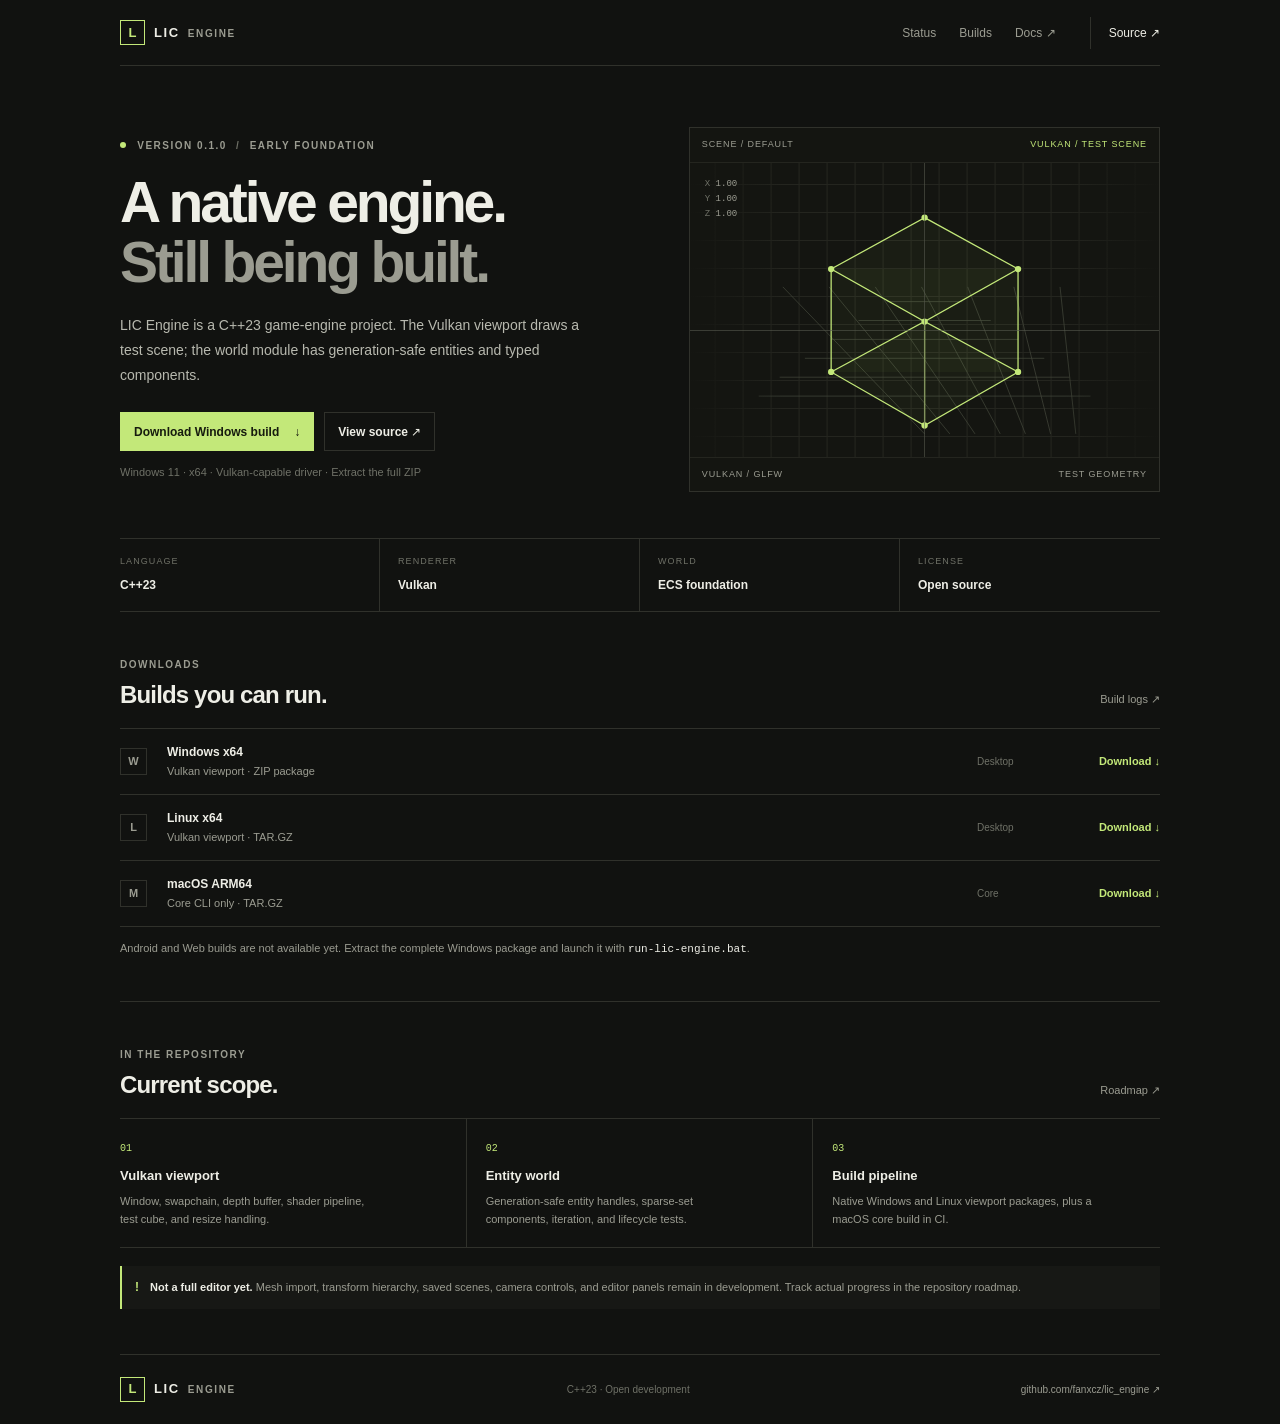
==== site/index.html @ 7318ff0e "Fix Windows launch diagnostics and add compact website" ====
<!doctype html>
<html lang="en"><head>
<meta charset="utf-8"><meta name="viewport" content="width=device-width, initial-scale=1">
<meta name="theme-color" content="#111210">
<meta name="description" content="LIC Engine is a native C++23 game-engine foundation with a Vulkan viewport and tested entity-component world module.">
<title>LIC Engine — Native C++23 game engine</title><link rel="stylesheet" href="./styles.css">
</head><body>
<header class="topbar">
<a class="brand" href="#top" aria-label="LIC Engine home"><span class="brand-mark">L</span><span>LIC <small>ENGINE</small></span></a>
<nav aria-label="Main navigation"><a href="#status">Status</a><a href="#builds">Builds</a><a href="https://github.com/fanxcz/lic_engine/blob/main/docs/BUILDING.md">Docs ↗</a></nav>
<a class="header-link" href="https://github.com/fanxcz/lic_engine">Source ↗</a>
</header>
<main id="top">
<section class="hero">
<div class="hero-copy">
<p class="eyebrow"><span class="live-dot"></span> VERSION 0.1.0 <span class="slash">/</span> EARLY FOUNDATION</p>
<h1>A native engine.<br><span>Still being built.</span></h1>
<p class="lead">LIC Engine is a C++23 game-engine project. The Vulkan viewport draws a test scene; the world module has generation-safe entities and typed components.</p>
<div class="actions"><a class="button button-primary" href="https://github.com/fanxcz/lic_engine/releases/download/continuous/lic-engine-windows-x64.zip">Download Windows build <span aria-hidden="true">↓</span></a><a class="button button-quiet" href="https://github.com/fanxcz/lic_engine">View source ↗</a></div>
<p class="requirements">Windows 11 · x64 · Vulkan-capable driver · Extract the full ZIP</p>
</div>
<div class="viewport" role="img" aria-label="Wireframe cube representing the current Vulkan test scene">
<div class="viewport-head"><span>SCENE / DEFAULT</span><span class="viewport-state">VULKAN / TEST SCENE</span></div>
<div class="viewport-canvas"><div class="axis axis-x"></div><div class="axis axis-y"></div>
<svg class="cube" viewBox="0 0 360 280" aria-hidden="true">
<g class="grid-lines"><path d="M22 222H338 M42 204H318 M66 186H294 M91 168H269 M117 150H243 M144 132H216"/><path d="M45 118L180 258 M89 118L204 258 M133 118L228 258 M177 118L252 258 M221 118L276 258 M265 118L300 258 M309 118L324 258"/></g>
<g class="cube-lines"><path d="M180 52L269 101L180 151L91 101Z"/><path d="M91 101V199L180 250L269 199V101"/><path d="M180 151V250"/><path d="M91 199L180 151L269 199"/></g>
<g class="cube-points"><circle cx="180" cy="52" r="3"/><circle cx="269" cy="101" r="3"/><circle cx="180" cy="151" r="3"/><circle cx="91" cy="101" r="3"/><circle cx="91" cy="199" r="3"/><circle cx="180" cy="250" r="3"/><circle cx="269" cy="199" r="3"/></g>
</svg>
<span class="coordinate coord-a">X <i>1.00</i></span><span class="coordinate coord-b">Y <i>1.00</i></span><span class="coordinate coord-c">Z <i>1.00</i></span>
</div><div class="viewport-foot"><span>VULKAN / GLFW</span><span>TEST GEOMETRY</span></div>
</div>
</section>
<section class="status-strip" id="status" aria-label="Project status">
<div><span class="strip-label">LANGUAGE</span><strong>C++23</strong></div><div><span class="strip-label">RENDERER</span><strong>Vulkan</strong></div><div><span class="strip-label">WORLD</span><strong>ECS foundation</strong></div><div><span class="strip-label">LICENSE</span><strong>Open source</strong></div>
</section>
<section class="builds section" id="builds">
<div class="section-heading"><div><p class="eyebrow">DOWNLOADS</p><h2>Builds you can run.</h2></div><a href="https://github.com/fanxcz/lic_engine/actions/workflows/build-binaries.yml">Build logs ↗</a></div>
<div class="build-list">
<div class="build-row"><div class="platform-icon">W</div><div class="build-name"><strong>Windows x64</strong><span>Vulkan viewport · ZIP package</span></div><span class="build-kind">Desktop</span><a class="download-link" href="https://github.com/fanxcz/lic_engine/releases/download/continuous/lic-engine-windows-x64.zip">Download ↓</a></div>
<div class="build-row"><div class="platform-icon">L</div><div class="build-name"><strong>Linux x64</strong><span>Vulkan viewport · TAR.GZ</span></div><span class="build-kind">Desktop</span><a class="download-link" href="https://github.com/fanxcz/lic_engine/releases/download/continuous/lic-engine-linux-x64.tar.gz">Download ↓</a></div>
<div class="build-row"><div class="platform-icon">M</div><div class="build-name"><strong>macOS ARM64</strong><span>Core CLI only · TAR.GZ</span></div><span class="build-kind">Core</span><a class="download-link" href="https://github.com/fanxcz/lic_engine/releases/download/continuous/lic-engine-macos-arm64-core.tar.gz">Download ↓</a></div>
</div><p class="small-note">Android and Web builds are not available yet. Extract the complete Windows package and launch it with <code>run-lic-engine.bat</code>.</p>
</section>
<section class="section work" id="work">
<div class="section-heading"><div><p class="eyebrow">IN THE REPOSITORY</p><h2>Current scope.</h2></div><a href="https://github.com/fanxcz/lic_engine/blob/main/docs/ROADMAP.md">Roadmap ↗</a></div>
<div class="work-grid">
<article><span class="index">01</span><h3>Vulkan viewport</h3><p>Window, swapchain, depth buffer, shader pipeline, test cube, and resize handling.</p></article>
<article><span class="index">02</span><h3>Entity world</h3><p>Generation-safe entity handles, sparse-set components, iteration, and lifecycle tests.</p></article>
<article><span class="index">03</span><h3>Build pipeline</h3><p>Native Windows and Linux viewport packages, plus a macOS core build in CI.</p></article>
</div>
<div class="scope-note"><span class="scope-mark">!</span><p><strong>Not a full editor yet.</strong> Mesh import, transform hierarchy, saved scenes, camera controls, and editor panels remain in development. Track actual progress in the repository roadmap.</p></div>
</section>
</main>
<footer class="footer"><a class="brand footer-brand" href="#top"><span class="brand-mark">L</span><span>LIC <small>ENGINE</small></span></a><span>C++23 · Open development</span><a href="https://github.com/fanxcz/lic_engine">github.com/fanxcz/lic_engine ↗</a></footer>
</body></html>
---- site/styles.css ----
:root{color-scheme:dark;--bg:#111210;--panel:#171815;--line:#30312b;--line-soft:#24251f;--text:#eeeee6;--muted:#9b9c91;--quiet:#6f7167;--accent:#c3e879;--accent-ink:#161b0e;--content:1040px;font-family:Inter,"Segoe UI",Roboto,Helvetica,Arial,sans-serif;background:var(--bg);color:var(--text);font-synthesis:none;text-rendering:optimizeLegibility}
*{box-sizing:border-box}html{scroll-behavior:smooth}body{margin:0;background:var(--bg);font-size:14px;line-height:1.5}a{color:inherit;text-decoration:none}a:focus-visible{outline:2px solid var(--accent);outline-offset:4px}
.topbar,.hero,.section,.status-strip,.footer{width:min(var(--content),calc(100% - 48px));margin-inline:auto}.topbar{min-height:66px;display:flex;align-items:center;gap:34px;border-bottom:1px solid var(--line)}
.brand{display:inline-flex;align-items:center;gap:9px;font-size:13px;font-weight:750;letter-spacing:.12em;white-space:nowrap}.brand-mark{width:25px;height:25px;display:grid;place-items:center;border:1px solid var(--accent);color:var(--accent);font-weight:700;letter-spacing:0}.brand small{margin-left:3px;color:var(--muted);font-size:10px;letter-spacing:.16em}
nav{display:flex;align-items:center;gap:23px;margin-left:auto}nav a,.header-link{color:var(--muted);font-size:12px;transition:color .15s ease}nav a:hover,.header-link:hover,.section-heading>a:hover,.footer>a:last-child:hover{color:var(--text)}.header-link{color:var(--text);padding:7px 0 7px 18px;border-left:1px solid var(--line)}
.hero{padding-block:61px 46px;display:grid;grid-template-columns:1.05fr .95fr;gap:48px;align-items:center}.eyebrow{margin:0 0 19px;color:var(--muted);font-size:10px;font-weight:700;letter-spacing:.15em}.live-dot{display:inline-block;width:6px;height:6px;margin-right:7px;background:var(--accent);border-radius:50%;vertical-align:1px}.slash{color:var(--quiet);padding-inline:5px}
h1{margin:0;font-size:clamp(38px,4.7vw,57px);line-height:1.06;font-weight:620;letter-spacing:-.055em}h1 span{color:var(--muted)}.lead{max-width:465px;margin:20px 0 24px;color:#b8b9af;font-size:14px;line-height:1.8}
.actions{display:flex;align-items:center;flex-wrap:wrap;gap:10px}.button{min-height:39px;display:inline-flex;align-items:center;justify-content:center;gap:15px;padding:0 13px;border:1px solid var(--line);font-size:12px;font-weight:650}.button-primary{color:var(--accent-ink);background:var(--accent);border-color:var(--accent)}.button-primary:hover{background:#d2f190}.button-quiet{color:var(--text);background:transparent}.button-quiet:hover{background:var(--panel)}.requirements{margin:13px 0 0;color:var(--quiet);font-size:11px}
.viewport{border:1px solid var(--line);background:#141511;min-width:0}.viewport-head,.viewport-foot{display:flex;justify-content:space-between;gap:15px;padding:10px 12px;color:var(--muted);font-size:9px;letter-spacing:.1em}.viewport-head{border-bottom:1px solid var(--line-soft)}.viewport-state{color:var(--accent)}.viewport-canvas{position:relative;height:294px;overflow:hidden;background-image:linear-gradient(var(--line-soft) 1px,transparent 1px),linear-gradient(90deg,var(--line-soft) 1px,transparent 1px);background-size:28px 28px;background-position:center}.viewport-canvas:after{content:"";position:absolute;inset:0;pointer-events:none;background:linear-gradient(90deg,#141511 0%,transparent 20%,transparent 80%,#141511 100%)}
.cube{position:absolute;inset:0;width:100%;height:100%}.grid-lines{fill:none;stroke:#42463a;stroke-width:.7}.cube-lines{fill:rgba(195,232,121,.035);stroke:var(--accent);stroke-width:1.2;vector-effect:non-scaling-stroke}.cube-points{fill:var(--accent)}.axis{position:absolute;z-index:1;background:#56594e;opacity:.6}.axis-x{height:1px;width:100%;top:57%}.axis-y{width:1px;height:100%;left:50%}.coordinate{position:absolute;z-index:2;color:var(--quiet);font:9px ui-monospace,SFMono-Regular,Consolas,monospace}.coordinate i{color:var(--muted);font-style:normal}.coord-a{top:16px;left:15px}.coord-b{top:31px;left:15px}.coord-c{top:46px;left:15px}.viewport-foot{border-top:1px solid var(--line-soft)}
.status-strip{display:grid;grid-template-columns:repeat(4,1fr);border-block:1px solid var(--line)}.status-strip>div{padding:16px 18px;border-right:1px solid var(--line)}.status-strip>div:first-child{padding-left:0}.status-strip>div:last-child{border-right:0}.strip-label{display:block;margin-bottom:5px;color:var(--quiet);font-size:9px;letter-spacing:.12em}.status-strip strong{font-size:12px;font-weight:600}
.section{padding-block:45px}.section-heading{display:flex;justify-content:space-between;align-items:end;gap:20px;margin-bottom:18px}.section-heading .eyebrow{margin-bottom:8px}h2{margin:0;font-size:24px;line-height:1.25;font-weight:600;letter-spacing:-.035em}.section-heading>a{padding-bottom:2px;color:var(--muted);font-size:11px}
.build-list{border-top:1px solid var(--line)}.build-row{min-height:66px;display:grid;grid-template-columns:34px minmax(0,1fr) 80px 90px;align-items:center;gap:13px;border-bottom:1px solid var(--line)}.platform-icon{width:27px;height:27px;display:grid;place-items:center;border:1px solid var(--line);color:var(--muted);font-size:11px;font-weight:650}.build-name strong,.build-name span{display:block}.build-name strong{font-size:12px;font-weight:650}.build-name span{margin-top:2px;color:var(--muted);font-size:11px}.build-kind{color:var(--quiet);font-size:10px}.download-link{justify-self:end;color:var(--accent);font-size:11px;font-weight:650}.download-link:hover{color:#e2ffb2}.small-note{margin:13px 0 0;color:var(--muted);font-size:11px}code{color:var(--text);font:11px ui-monospace,SFMono-Regular,Consolas,monospace}
.work{border-top:1px solid var(--line)}.work-grid{display:grid;grid-template-columns:repeat(3,1fr);gap:0;border-block:1px solid var(--line)}.work-grid article{padding:17px 19px 18px;border-right:1px solid var(--line)}.work-grid article:first-child{padding-left:0}.work-grid article:last-child{border-right:0}.index{color:var(--accent);font:10px ui-monospace,SFMono-Regular,Consolas,monospace}h3{margin:9px 0 6px;font-size:13px;font-weight:650}.work-grid p{max-width:260px;margin:0;color:var(--muted);font-size:11px;line-height:1.7}.scope-note{display:flex;align-items:start;gap:11px;margin-top:18px;padding:12px 13px;background:var(--panel);border-left:2px solid var(--accent)}.scope-mark{color:var(--accent);font-size:12px;font-weight:800}.scope-note p{margin:0;color:var(--muted);font-size:11px;line-height:1.7}.scope-note strong{color:var(--text);font-weight:650}
.footer{display:flex;align-items:center;justify-content:space-between;gap:20px;min-height:70px;border-top:1px solid var(--line);color:var(--quiet);font-size:10px}.footer-brand{color:var(--text)}.footer>a:last-child{color:var(--muted)}.error-page{width:min(var(--content),calc(100% - 48px));min-height:calc(100vh - 150px);margin-inline:auto;padding-block:90px}.error-page .lead{max-width:420px}
@media(max-width:720px){.topbar,.hero,.section,.status-strip,.footer,.error-page{width:min(calc(100% - 32px),var(--content))}.topbar{min-height:58px;gap:13px}nav{gap:12px}nav a{font-size:11px}.header-link{display:none}.hero{padding-block:40px 28px;grid-template-columns:1fr;gap:28px}h1{font-size:clamp(38px,9vw,50px)}.lead{margin-block:16px 20px}.viewport-canvas{height:250px}.status-strip{grid-template-columns:repeat(2,1fr)}.status-strip>div{padding:12px;border-bottom:1px solid var(--line)}.status-strip>div:nth-child(2){border-right:0}.status-strip>div:nth-child(3),.status-strip>div:nth-child(4){border-bottom:0}.status-strip>div:first-child{padding-left:12px}.section{padding-block:34px}.build-row{grid-template-columns:29px minmax(0,1fr) 68px;gap:10px;padding-block:9px}.build-kind{display:none}.download-link{font-size:10px}.work-grid{grid-template-columns:1fr}.work-grid article,.work-grid article:first-child{padding:14px 0;border-right:0;border-bottom:1px solid var(--line)}.work-grid article:last-child{border-bottom:0}.work-grid p{max-width:440px}.footer{min-height:78px;flex-wrap:wrap;padding-block:14px;justify-content:space-between}.footer>span{display:none}}
@media(max-width:420px){.topbar,.hero,.section,.status-strip,.footer,.error-page{width:calc(100% - 28px)}.brand{gap:6px;font-size:12px}.brand-mark{width:23px;height:23px}nav{gap:9px}nav a{font-size:10px}.eyebrow{font-size:9px}.actions{align-items:stretch;flex-direction:column}.button{justify-content:space-between}.requirements{line-height:1.7}h2{font-size:22px}}
@media(prefers-reduced-motion:reduce){*,*:before,*:after{scroll-behavior:auto!important;transition:none!important}}
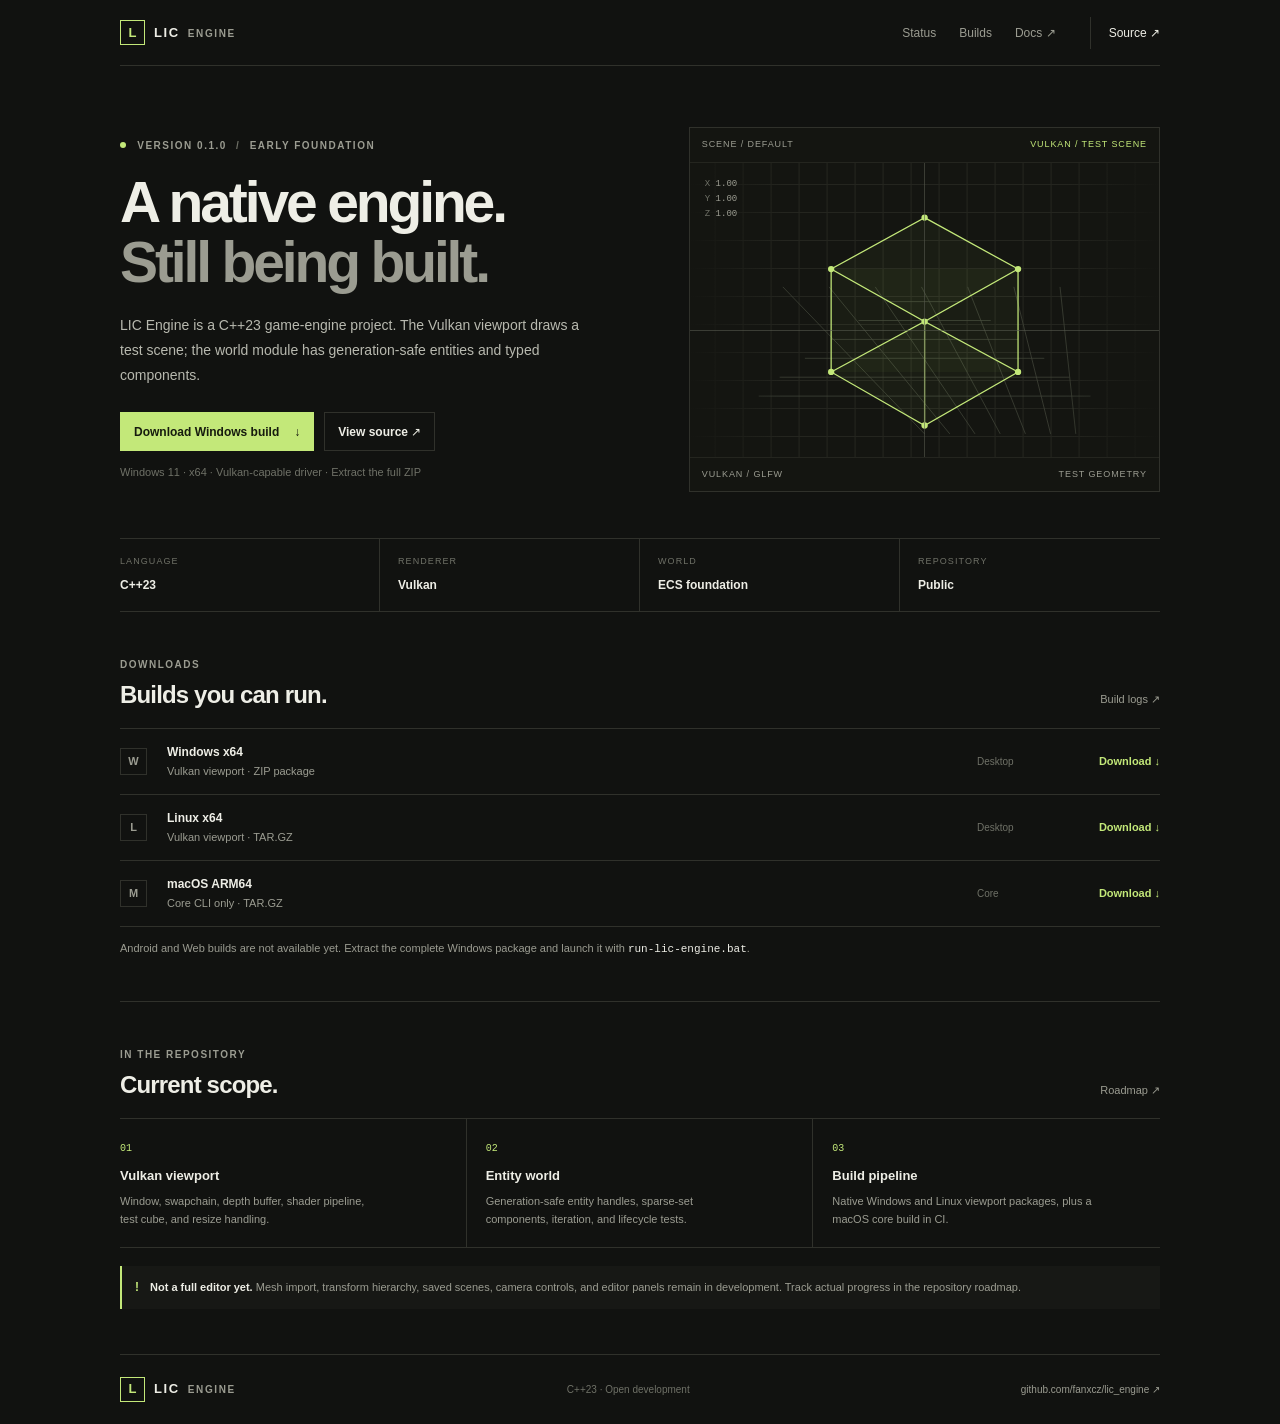
==== commit 5dc96958: "Keep website project status legally accurate" ====
--- a/site/index.html
+++ b/site/index.html
@@ -32,7 +32,7 @@
 </div>
 </section>
 <section class="status-strip" id="status" aria-label="Project status">
-<div><span class="strip-label">LANGUAGE</span><strong>C++23</strong></div><div><span class="strip-label">RENDERER</span><strong>Vulkan</strong></div><div><span class="strip-label">WORLD</span><strong>ECS foundation</strong></div><div><span class="strip-label">LICENSE</span><strong>Open source</strong></div>
+<div><span class="strip-label">LANGUAGE</span><strong>C++23</strong></div><div><span class="strip-label">RENDERER</span><strong>Vulkan</strong></div><div><span class="strip-label">WORLD</span><strong>ECS foundation</strong></div><div><span class="strip-label">REPOSITORY</span><strong>Public</strong></div>
 </section>
 <section class="builds section" id="builds">
 <div class="section-heading"><div><p class="eyebrow">DOWNLOADS</p><h2>Builds you can run.</h2></div><a href="https://github.com/fanxcz/lic_engine/actions/workflows/build-binaries.yml">Build logs ↗</a></div>
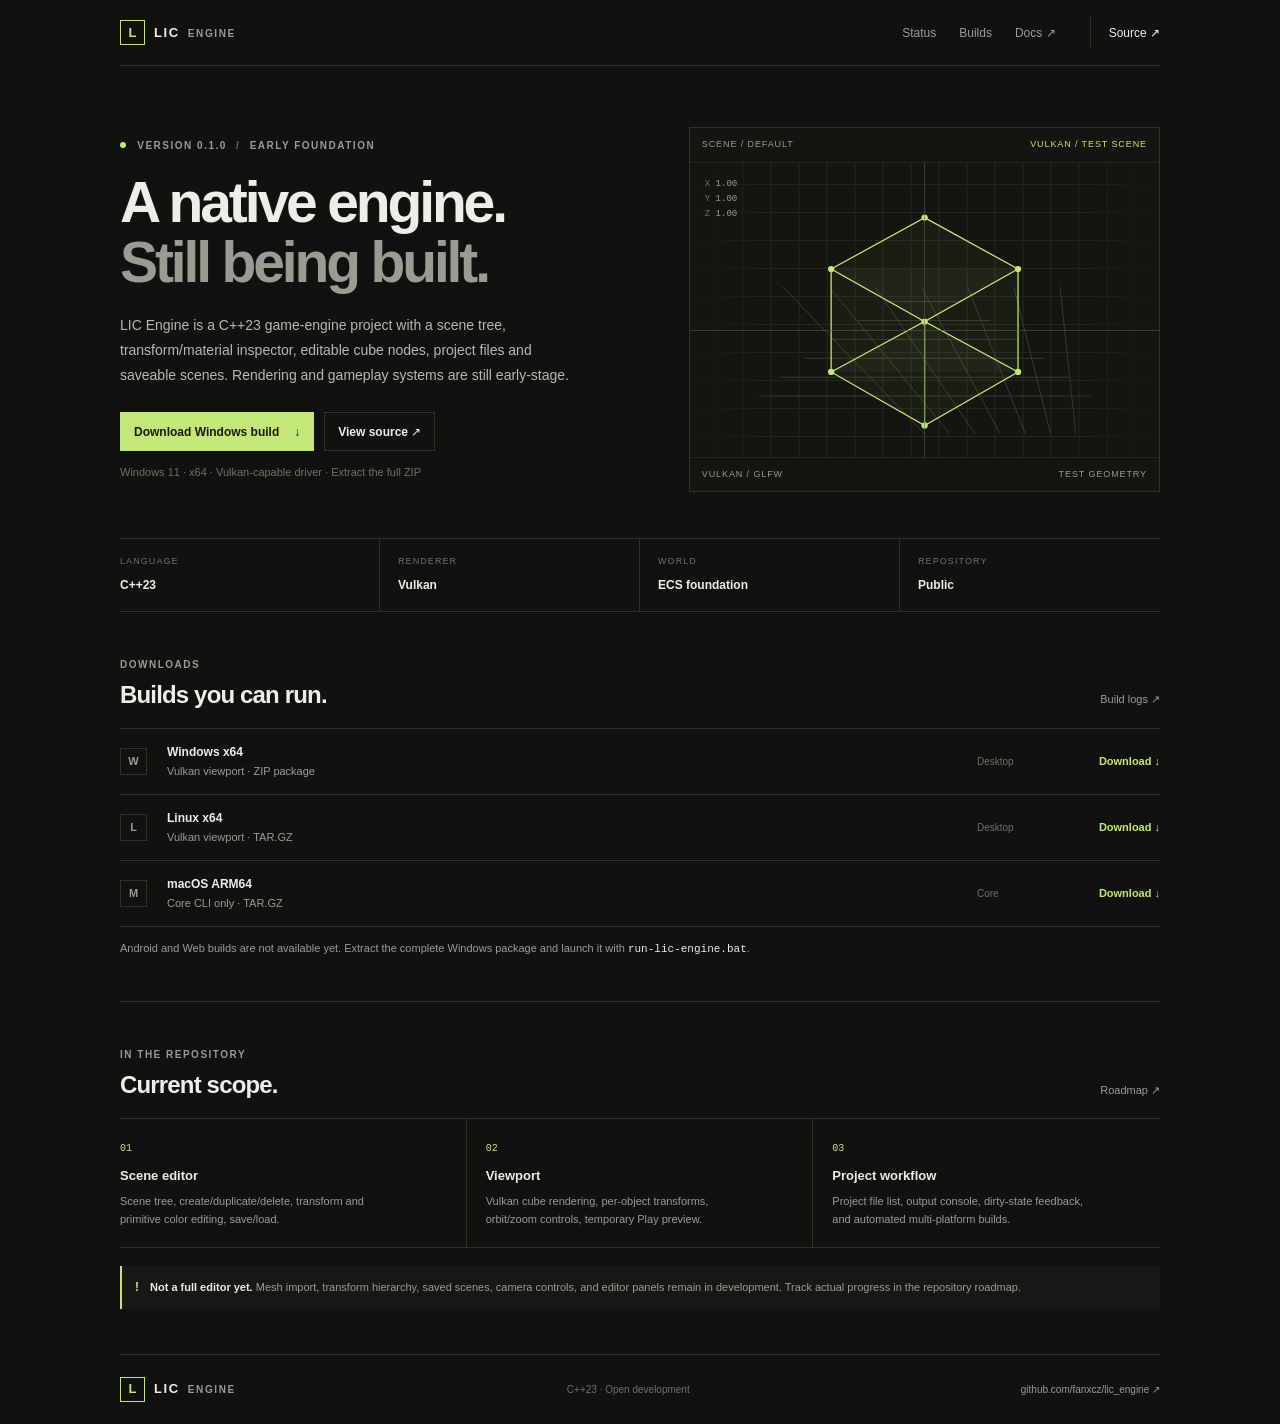
==== commit 683fd5e9: "Build interactive scene editor with editable Vulkan objects" ====
--- a/site/index.html
+++ b/site/index.html
@@ -15,7 +15,7 @@
 <div class="hero-copy">
 <p class="eyebrow"><span class="live-dot"></span> VERSION 0.1.0 <span class="slash">/</span> EARLY FOUNDATION</p>
 <h1>A native engine.<br><span>Still being built.</span></h1>
-<p class="lead">LIC Engine is a C++23 game-engine project. The Vulkan viewport draws a test scene; the world module has generation-safe entities and typed components.</p>
+<p class="lead">LIC Engine is a C++23 game-engine project with a scene tree, transform/material inspector, editable cube nodes, project files and saveable scenes. Rendering and gameplay systems are still early-stage.</p>
 <div class="actions"><a class="button button-primary" href="https://github.com/fanxcz/lic_engine/releases/download/continuous/lic-engine-windows-x64.zip">Download Windows build <span aria-hidden="true">↓</span></a><a class="button button-quiet" href="https://github.com/fanxcz/lic_engine">View source ↗</a></div>
 <p class="requirements">Windows 11 · x64 · Vulkan-capable driver · Extract the full ZIP</p>
 </div>
@@ -45,9 +45,9 @@
 <section class="section work" id="work">
 <div class="section-heading"><div><p class="eyebrow">IN THE REPOSITORY</p><h2>Current scope.</h2></div><a href="https://github.com/fanxcz/lic_engine/blob/main/docs/ROADMAP.md">Roadmap ↗</a></div>
 <div class="work-grid">
-<article><span class="index">01</span><h3>Vulkan viewport</h3><p>Window, swapchain, depth buffer, shader pipeline, test cube, and resize handling.</p></article>
-<article><span class="index">02</span><h3>Entity world</h3><p>Generation-safe entity handles, sparse-set components, iteration, and lifecycle tests.</p></article>
-<article><span class="index">03</span><h3>Build pipeline</h3><p>Native Windows and Linux viewport packages, plus a macOS core build in CI.</p></article>
+<article><span class="index">01</span><h3>Scene editor</h3><p>Scene tree, create/duplicate/delete, transform and primitive color editing, save/load.</p></article>
+<article><span class="index">02</span><h3>Viewport</h3><p>Vulkan cube rendering, per-object transforms, orbit/zoom controls, temporary Play preview.</p></article>
+<article><span class="index">03</span><h3>Project workflow</h3><p>Project file list, output console, dirty-state feedback, and automated multi-platform builds.</p></article>
 </div>
 <div class="scope-note"><span class="scope-mark">!</span><p><strong>Not a full editor yet.</strong> Mesh import, transform hierarchy, saved scenes, camera controls, and editor panels remain in development. Track actual progress in the repository roadmap.</p></div>
 </section>
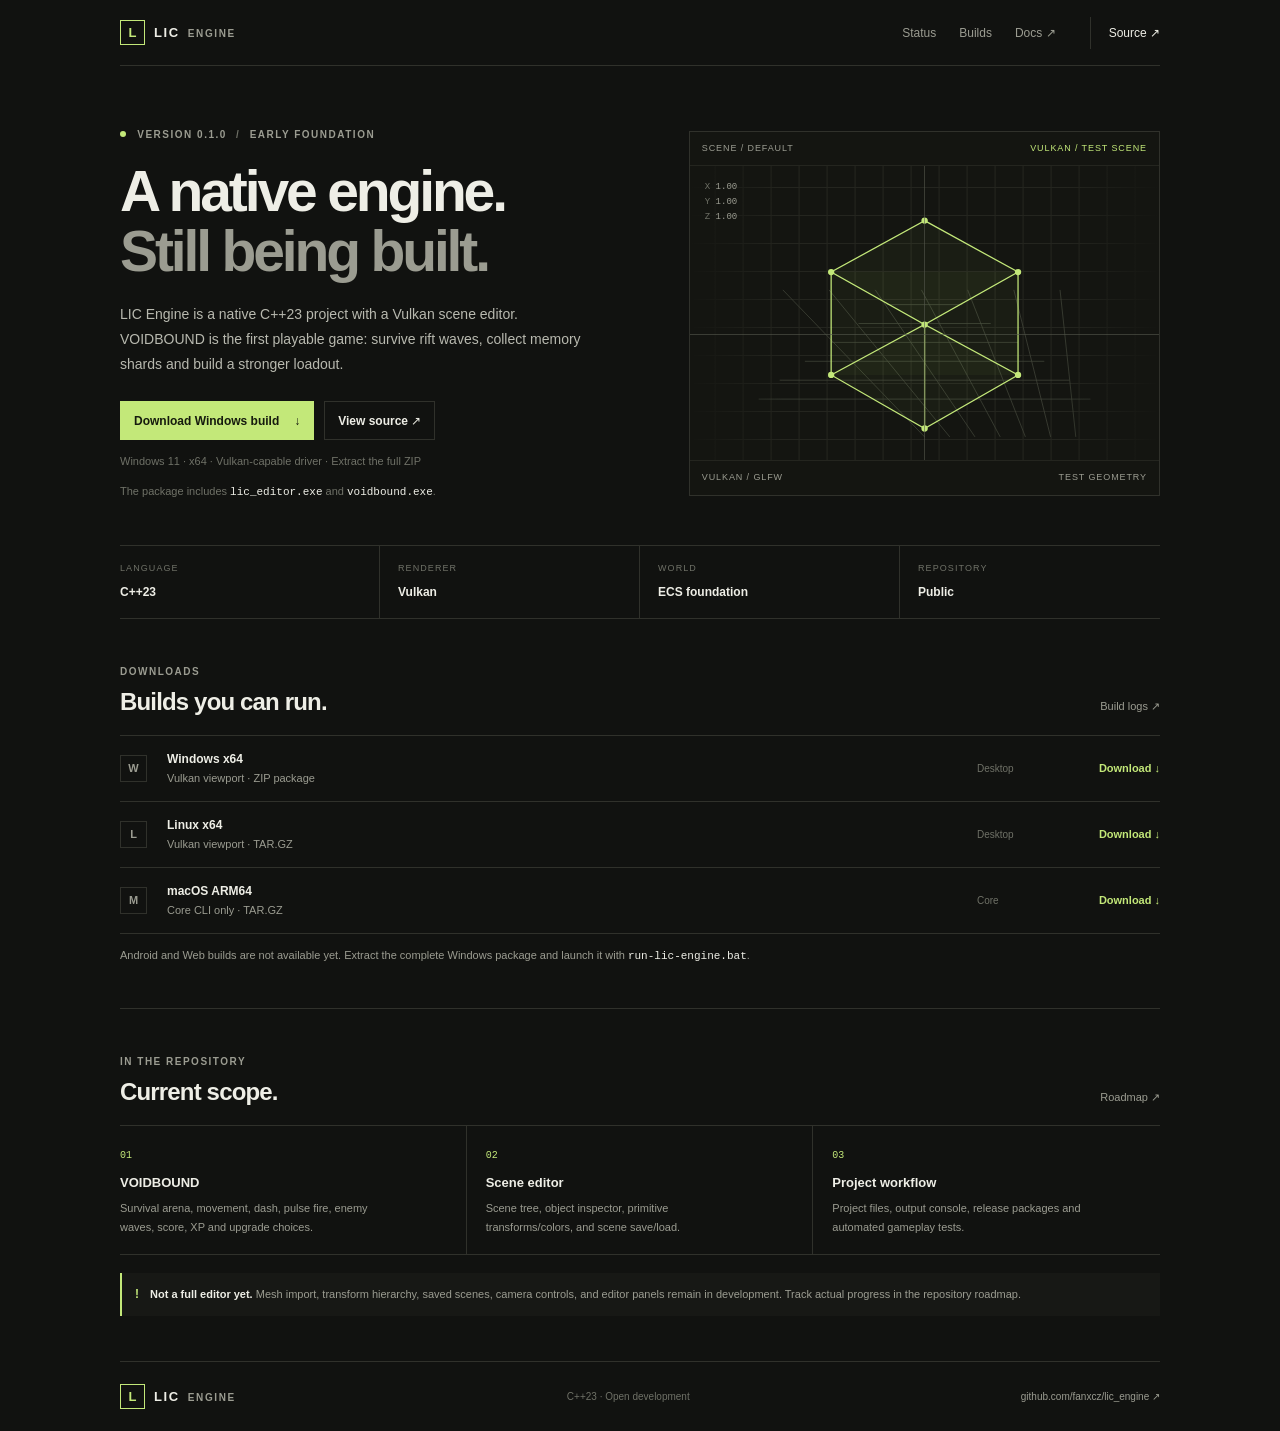
==== commit 45a42c55: "Document Voidbound and refresh the engine website" ====
--- a/site/index.html
+++ b/site/index.html
@@ -15,9 +15,10 @@
 <div class="hero-copy">
 <p class="eyebrow"><span class="live-dot"></span> VERSION 0.1.0 <span class="slash">/</span> EARLY FOUNDATION</p>
 <h1>A native engine.<br><span>Still being built.</span></h1>
-<p class="lead">LIC Engine is a C++23 game-engine project with a scene tree, transform/material inspector, editable cube nodes, project files and saveable scenes. Rendering and gameplay systems are still early-stage.</p>
+<p class="lead">LIC Engine is a native C++23 project with a Vulkan scene editor. VOIDBOUND is the first playable game: survive rift waves, collect memory shards and build a stronger loadout.</p>
 <div class="actions"><a class="button button-primary" href="https://github.com/fanxcz/lic_engine/releases/download/continuous/lic-engine-windows-x64.zip">Download Windows build <span aria-hidden="true">↓</span></a><a class="button button-quiet" href="https://github.com/fanxcz/lic_engine">View source ↗</a></div>
 <p class="requirements">Windows 11 · x64 · Vulkan-capable driver · Extract the full ZIP</p>
+        <p class="requirements">The package includes <code>lic_editor.exe</code> and <code>voidbound.exe</code>.</p>
 </div>
 <div class="viewport" role="img" aria-label="Wireframe cube representing the current Vulkan test scene">
 <div class="viewport-head"><span>SCENE / DEFAULT</span><span class="viewport-state">VULKAN / TEST SCENE</span></div>
@@ -45,9 +46,9 @@
 <section class="section work" id="work">
 <div class="section-heading"><div><p class="eyebrow">IN THE REPOSITORY</p><h2>Current scope.</h2></div><a href="https://github.com/fanxcz/lic_engine/blob/main/docs/ROADMAP.md">Roadmap ↗</a></div>
 <div class="work-grid">
-<article><span class="index">01</span><h3>Scene editor</h3><p>Scene tree, create/duplicate/delete, transform and primitive color editing, save/load.</p></article>
-<article><span class="index">02</span><h3>Viewport</h3><p>Vulkan cube rendering, per-object transforms, orbit/zoom controls, temporary Play preview.</p></article>
-<article><span class="index">03</span><h3>Project workflow</h3><p>Project file list, output console, dirty-state feedback, and automated multi-platform builds.</p></article>
+<article><span class="index">01</span><h3>VOIDBOUND</h3><p>Survival arena, movement, dash, pulse fire, enemy waves, score, XP and upgrade choices.</p></article>
+<article><span class="index">02</span><h3>Scene editor</h3><p>Scene tree, object inspector, primitive transforms/colors, and scene save/load.</p></article>
+<article><span class="index">03</span><h3>Project workflow</h3><p>Project files, output console, release packages and automated gameplay tests.</p></article>
 </div>
 <div class="scope-note"><span class="scope-mark">!</span><p><strong>Not a full editor yet.</strong> Mesh import, transform hierarchy, saved scenes, camera controls, and editor panels remain in development. Track actual progress in the repository roadmap.</p></div>
 </section>
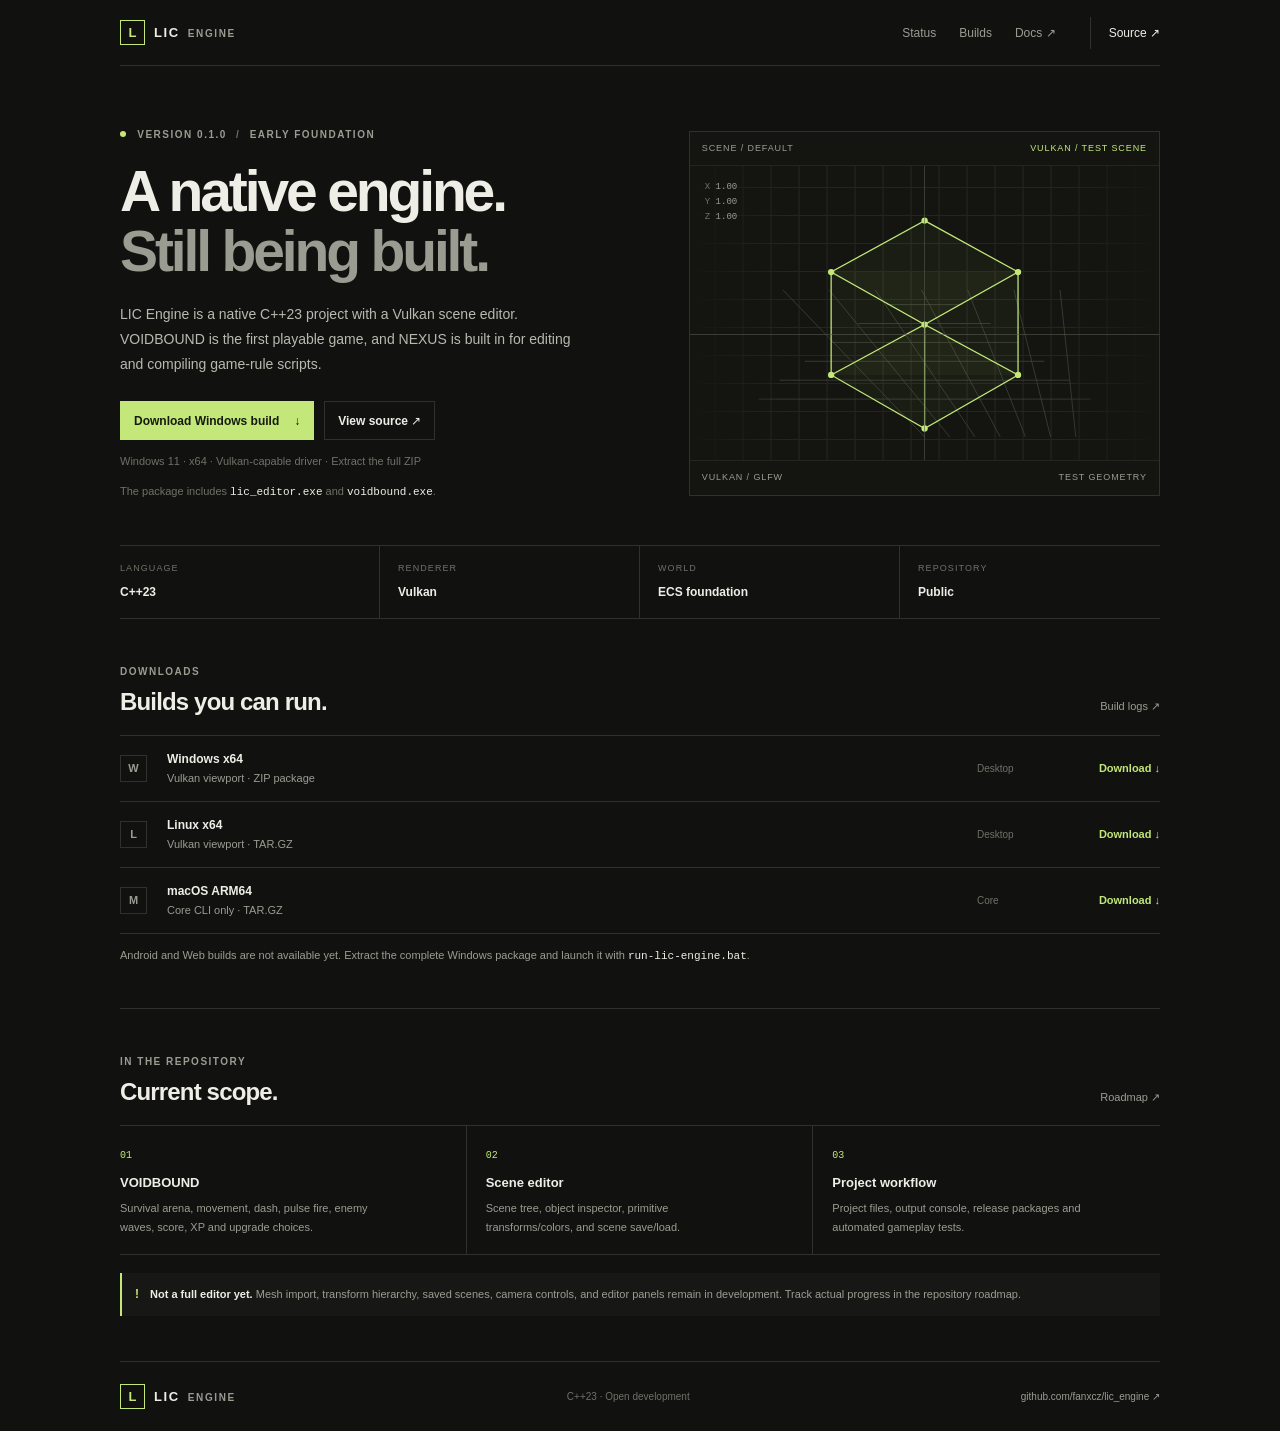
==== commit 75441f10: "Ship Nexus compiler with builds and document gameplay rule scripting" ====
--- a/site/index.html
+++ b/site/index.html
@@ -15,7 +15,7 @@
 <div class="hero-copy">
 <p class="eyebrow"><span class="live-dot"></span> VERSION 0.1.0 <span class="slash">/</span> EARLY FOUNDATION</p>
 <h1>A native engine.<br><span>Still being built.</span></h1>
-<p class="lead">LIC Engine is a native C++23 project with a Vulkan scene editor. VOIDBOUND is the first playable game: survive rift waves, collect memory shards and build a stronger loadout.</p>
+<p class="lead">LIC Engine is a native C++23 project with a Vulkan scene editor. VOIDBOUND is the first playable game, and NEXUS is built in for editing and compiling game-rule scripts.</p>
 <div class="actions"><a class="button button-primary" href="https://github.com/fanxcz/lic_engine/releases/download/continuous/lic-engine-windows-x64.zip">Download Windows build <span aria-hidden="true">↓</span></a><a class="button button-quiet" href="https://github.com/fanxcz/lic_engine">View source ↗</a></div>
 <p class="requirements">Windows 11 · x64 · Vulkan-capable driver · Extract the full ZIP</p>
         <p class="requirements">The package includes <code>lic_editor.exe</code> and <code>voidbound.exe</code>.</p>
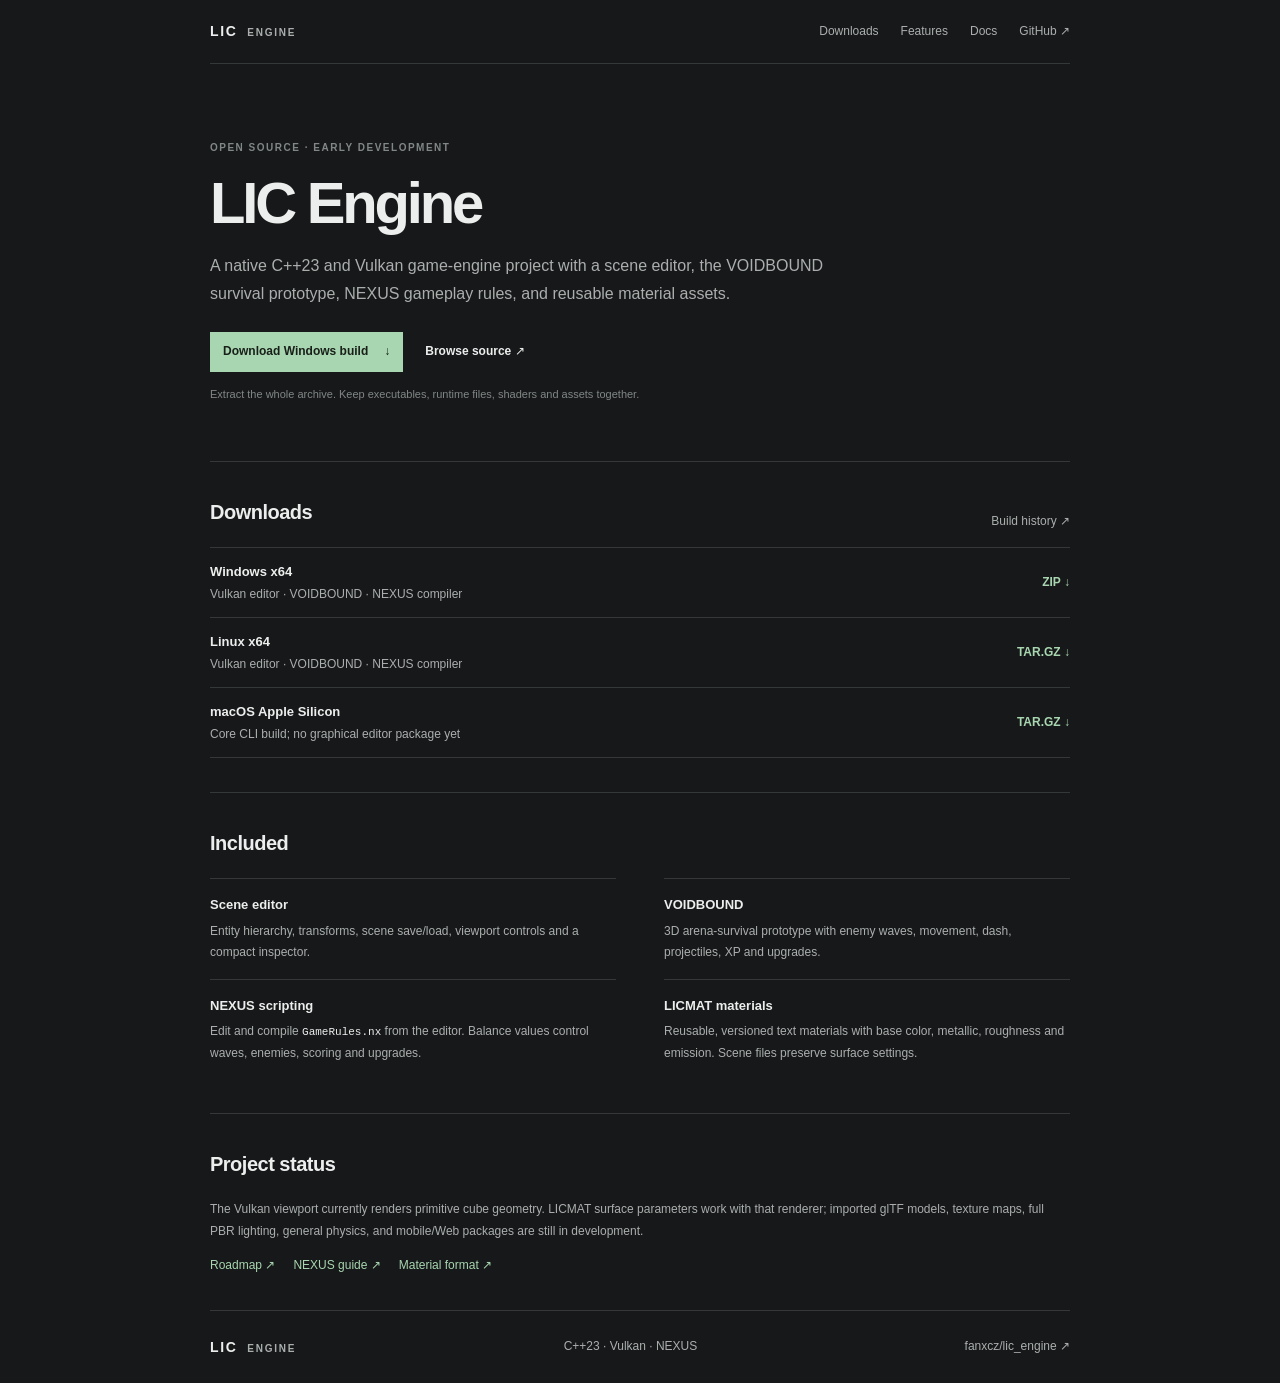
==== commit f66ae078: "Replace the engine website with a plain minimal responsive layout" ====
--- a/site/index.html
+++ b/site/index.html
@@ -1,57 +1,79 @@
 <!doctype html>
-<html lang="en"><head>
-<meta charset="utf-8"><meta name="viewport" content="width=device-width, initial-scale=1">
-<meta name="theme-color" content="#111210">
-<meta name="description" content="LIC Engine is a native C++23 game-engine foundation with a Vulkan viewport and tested entity-component world module.">
-<title>LIC Engine — Native C++23 game engine</title><link rel="stylesheet" href="./styles.css">
-</head><body>
-<header class="topbar">
-<a class="brand" href="#top" aria-label="LIC Engine home"><span class="brand-mark">L</span><span>LIC <small>ENGINE</small></span></a>
-<nav aria-label="Main navigation"><a href="#status">Status</a><a href="#builds">Builds</a><a href="https://github.com/fanxcz/lic_engine/blob/main/docs/BUILDING.md">Docs ↗</a></nav>
-<a class="header-link" href="https://github.com/fanxcz/lic_engine">Source ↗</a>
-</header>
-<main id="top">
-<section class="hero">
-<div class="hero-copy">
-<p class="eyebrow"><span class="live-dot"></span> VERSION 0.1.0 <span class="slash">/</span> EARLY FOUNDATION</p>
-<h1>A native engine.<br><span>Still being built.</span></h1>
-<p class="lead">LIC Engine is a native C++23 project with a Vulkan scene editor. VOIDBOUND is the first playable game, and NEXUS is built in for editing and compiling game-rule scripts.</p>
-<div class="actions"><a class="button button-primary" href="https://github.com/fanxcz/lic_engine/releases/download/continuous/lic-engine-windows-x64.zip">Download Windows build <span aria-hidden="true">↓</span></a><a class="button button-quiet" href="https://github.com/fanxcz/lic_engine">View source ↗</a></div>
-<p class="requirements">Windows 11 · x64 · Vulkan-capable driver · Extract the full ZIP</p>
-        <p class="requirements">The package includes <code>lic_editor.exe</code> and <code>voidbound.exe</code>.</p>
-</div>
-<div class="viewport" role="img" aria-label="Wireframe cube representing the current Vulkan test scene">
-<div class="viewport-head"><span>SCENE / DEFAULT</span><span class="viewport-state">VULKAN / TEST SCENE</span></div>
-<div class="viewport-canvas"><div class="axis axis-x"></div><div class="axis axis-y"></div>
-<svg class="cube" viewBox="0 0 360 280" aria-hidden="true">
-<g class="grid-lines"><path d="M22 222H338 M42 204H318 M66 186H294 M91 168H269 M117 150H243 M144 132H216"/><path d="M45 118L180 258 M89 118L204 258 M133 118L228 258 M177 118L252 258 M221 118L276 258 M265 118L300 258 M309 118L324 258"/></g>
-<g class="cube-lines"><path d="M180 52L269 101L180 151L91 101Z"/><path d="M91 101V199L180 250L269 199V101"/><path d="M180 151V250"/><path d="M91 199L180 151L269 199"/></g>
-<g class="cube-points"><circle cx="180" cy="52" r="3"/><circle cx="269" cy="101" r="3"/><circle cx="180" cy="151" r="3"/><circle cx="91" cy="101" r="3"/><circle cx="91" cy="199" r="3"/><circle cx="180" cy="250" r="3"/><circle cx="269" cy="199" r="3"/></g>
-</svg>
-<span class="coordinate coord-a">X <i>1.00</i></span><span class="coordinate coord-b">Y <i>1.00</i></span><span class="coordinate coord-c">Z <i>1.00</i></span>
-</div><div class="viewport-foot"><span>VULKAN / GLFW</span><span>TEST GEOMETRY</span></div>
-</div>
-</section>
-<section class="status-strip" id="status" aria-label="Project status">
-<div><span class="strip-label">LANGUAGE</span><strong>C++23</strong></div><div><span class="strip-label">RENDERER</span><strong>Vulkan</strong></div><div><span class="strip-label">WORLD</span><strong>ECS foundation</strong></div><div><span class="strip-label">REPOSITORY</span><strong>Public</strong></div>
-</section>
-<section class="builds section" id="builds">
-<div class="section-heading"><div><p class="eyebrow">DOWNLOADS</p><h2>Builds you can run.</h2></div><a href="https://github.com/fanxcz/lic_engine/actions/workflows/build-binaries.yml">Build logs ↗</a></div>
-<div class="build-list">
-<div class="build-row"><div class="platform-icon">W</div><div class="build-name"><strong>Windows x64</strong><span>Vulkan viewport · ZIP package</span></div><span class="build-kind">Desktop</span><a class="download-link" href="https://github.com/fanxcz/lic_engine/releases/download/continuous/lic-engine-windows-x64.zip">Download ↓</a></div>
-<div class="build-row"><div class="platform-icon">L</div><div class="build-name"><strong>Linux x64</strong><span>Vulkan viewport · TAR.GZ</span></div><span class="build-kind">Desktop</span><a class="download-link" href="https://github.com/fanxcz/lic_engine/releases/download/continuous/lic-engine-linux-x64.tar.gz">Download ↓</a></div>
-<div class="build-row"><div class="platform-icon">M</div><div class="build-name"><strong>macOS ARM64</strong><span>Core CLI only · TAR.GZ</span></div><span class="build-kind">Core</span><a class="download-link" href="https://github.com/fanxcz/lic_engine/releases/download/continuous/lic-engine-macos-arm64-core.tar.gz">Download ↓</a></div>
-</div><p class="small-note">Android and Web builds are not available yet. Extract the complete Windows package and launch it with <code>run-lic-engine.bat</code>.</p>
-</section>
-<section class="section work" id="work">
-<div class="section-heading"><div><p class="eyebrow">IN THE REPOSITORY</p><h2>Current scope.</h2></div><a href="https://github.com/fanxcz/lic_engine/blob/main/docs/ROADMAP.md">Roadmap ↗</a></div>
-<div class="work-grid">
-<article><span class="index">01</span><h3>VOIDBOUND</h3><p>Survival arena, movement, dash, pulse fire, enemy waves, score, XP and upgrade choices.</p></article>
-<article><span class="index">02</span><h3>Scene editor</h3><p>Scene tree, object inspector, primitive transforms/colors, and scene save/load.</p></article>
-<article><span class="index">03</span><h3>Project workflow</h3><p>Project files, output console, release packages and automated gameplay tests.</p></article>
-</div>
-<div class="scope-note"><span class="scope-mark">!</span><p><strong>Not a full editor yet.</strong> Mesh import, transform hierarchy, saved scenes, camera controls, and editor panels remain in development. Track actual progress in the repository roadmap.</p></div>
-</section>
-</main>
-<footer class="footer"><a class="brand footer-brand" href="#top"><span class="brand-mark">L</span><span>LIC <small>ENGINE</small></span></a><span>C++23 · Open development</span><a href="https://github.com/fanxcz/lic_engine">github.com/fanxcz/lic_engine ↗</a></footer>
-</body></html>+<html lang="en">
+<head>
+  <meta charset="utf-8">
+  <meta name="viewport" content="width=device-width, initial-scale=1">
+  <meta name="color-scheme" content="dark">
+  <meta name="theme-color" content="#171819">
+  <meta name="description" content="LIC Engine is a native C++23 and Vulkan game-engine project with NEXUS gameplay scripts and reusable LICMAT materials.">
+  <title>LIC Engine</title>
+  <link rel="stylesheet" href="./styles.css">
+</head>
+<body>
+  <header class="site-header">
+    <a class="brand" href="#top" aria-label="LIC Engine home">LIC <span>ENGINE</span></a>
+    <nav aria-label="Main navigation">
+      <a href="#downloads">Downloads</a>
+      <a href="#features">Features</a>
+      <a href="https://github.com/fanxcz/lic_engine/blob/main/docs/BUILDING.md">Docs</a>
+      <a href="https://github.com/fanxcz/lic_engine">GitHub ↗</a>
+    </nav>
+  </header>
+
+  <main id="top">
+    <section class="intro">
+      <p class="kicker">OPEN SOURCE · EARLY DEVELOPMENT</p>
+      <h1>LIC Engine</h1>
+      <p class="intro-copy">A native C++23 and Vulkan game-engine project with a scene editor, the VOIDBOUND survival prototype, NEXUS gameplay rules, and reusable material assets.</p>
+      <div class="intro-links">
+        <a class="primary-link" href="https://github.com/fanxcz/lic_engine/releases/download/continuous/lic-engine-windows-x64.zip">Download Windows build <span>↓</span></a>
+        <a href="https://github.com/fanxcz/lic_engine">Browse source ↗</a>
+      </div>
+      <p class="small">Extract the whole archive. Keep executables, runtime files, shaders and assets together.</p>
+    </section>
+
+    <section class="section" id="downloads">
+      <div class="section-title">
+        <h2>Downloads</h2>
+        <a href="https://github.com/fanxcz/lic_engine/actions/workflows/build-binaries.yml">Build history ↗</a>
+      </div>
+      <div class="download-list">
+        <div class="download-row">
+          <div><strong>Windows x64</strong><p>Vulkan editor · VOIDBOUND · NEXUS compiler</p></div>
+          <a href="https://github.com/fanxcz/lic_engine/releases/download/continuous/lic-engine-windows-x64.zip">ZIP ↓</a>
+        </div>
+        <div class="download-row">
+          <div><strong>Linux x64</strong><p>Vulkan editor · VOIDBOUND · NEXUS compiler</p></div>
+          <a href="https://github.com/fanxcz/lic_engine/releases/download/continuous/lic-engine-linux-x64.tar.gz">TAR.GZ ↓</a>
+        </div>
+        <div class="download-row">
+          <div><strong>macOS Apple Silicon</strong><p>Core CLI build; no graphical editor package yet</p></div>
+          <a href="https://github.com/fanxcz/lic_engine/releases/download/continuous/lic-engine-macos-arm64-core.tar.gz">TAR.GZ ↓</a>
+        </div>
+      </div>
+    </section>
+
+    <section class="section" id="features">
+      <h2>Included</h2>
+      <div class="feature-list">
+        <article><h3>Scene editor</h3><p>Entity hierarchy, transforms, scene save/load, viewport controls and a compact inspector.</p></article>
+        <article><h3>VOIDBOUND</h3><p>3D arena-survival prototype with enemy waves, movement, dash, projectiles, XP and upgrades.</p></article>
+        <article><h3>NEXUS scripting</h3><p>Edit and compile <code>GameRules.nx</code> from the editor. Balance values control waves, enemies, scoring and upgrades.</p></article>
+        <article><h3>LICMAT materials</h3><p>Reusable, versioned text materials with base color, metallic, roughness and emission. Scene files preserve surface settings.</p></article>
+      </div>
+    </section>
+
+    <section class="section project-status">
+      <h2>Project status</h2>
+      <p>The Vulkan viewport currently renders primitive cube geometry. LICMAT surface parameters work with that renderer; imported glTF models, texture maps, full PBR lighting, general physics, and mobile/Web packages are still in development.</p>
+      <p class="inline-links"><a href="https://github.com/fanxcz/lic_engine/blob/main/docs/ROADMAP.md">Roadmap ↗</a><a href="https://github.com/fanxcz/lic_engine/blob/main/docs/NEXUS_INTEGRATION.md">NEXUS guide ↗</a><a href="https://github.com/fanxcz/lic_engine/blob/main/docs/MATERIAL_FORMAT.md">Material format ↗</a></p>
+    </section>
+  </main>
+
+  <footer class="site-footer">
+    <a class="brand" href="#top">LIC <span>ENGINE</span></a>
+    <span>C++23 · Vulkan · NEXUS</span>
+    <a href="https://github.com/fanxcz/lic_engine">fanxcz/lic_engine ↗</a>
+  </footer>
+</body>
+</html>
--- a/site/styles.css
+++ b/site/styles.css
@@ -1,18 +1,74 @@
-:root{color-scheme:dark;--bg:#111210;--panel:#171815;--line:#30312b;--line-soft:#24251f;--text:#eeeee6;--muted:#9b9c91;--quiet:#6f7167;--accent:#c3e879;--accent-ink:#161b0e;--content:1040px;font-family:Inter,"Segoe UI",Roboto,Helvetica,Arial,sans-serif;background:var(--bg);color:var(--text);font-synthesis:none;text-rendering:optimizeLegibility}
-*{box-sizing:border-box}html{scroll-behavior:smooth}body{margin:0;background:var(--bg);font-size:14px;line-height:1.5}a{color:inherit;text-decoration:none}a:focus-visible{outline:2px solid var(--accent);outline-offset:4px}
-.topbar,.hero,.section,.status-strip,.footer{width:min(var(--content),calc(100% - 48px));margin-inline:auto}.topbar{min-height:66px;display:flex;align-items:center;gap:34px;border-bottom:1px solid var(--line)}
-.brand{display:inline-flex;align-items:center;gap:9px;font-size:13px;font-weight:750;letter-spacing:.12em;white-space:nowrap}.brand-mark{width:25px;height:25px;display:grid;place-items:center;border:1px solid var(--accent);color:var(--accent);font-weight:700;letter-spacing:0}.brand small{margin-left:3px;color:var(--muted);font-size:10px;letter-spacing:.16em}
-nav{display:flex;align-items:center;gap:23px;margin-left:auto}nav a,.header-link{color:var(--muted);font-size:12px;transition:color .15s ease}nav a:hover,.header-link:hover,.section-heading>a:hover,.footer>a:last-child:hover{color:var(--text)}.header-link{color:var(--text);padding:7px 0 7px 18px;border-left:1px solid var(--line)}
-.hero{padding-block:61px 46px;display:grid;grid-template-columns:1.05fr .95fr;gap:48px;align-items:center}.eyebrow{margin:0 0 19px;color:var(--muted);font-size:10px;font-weight:700;letter-spacing:.15em}.live-dot{display:inline-block;width:6px;height:6px;margin-right:7px;background:var(--accent);border-radius:50%;vertical-align:1px}.slash{color:var(--quiet);padding-inline:5px}
-h1{margin:0;font-size:clamp(38px,4.7vw,57px);line-height:1.06;font-weight:620;letter-spacing:-.055em}h1 span{color:var(--muted)}.lead{max-width:465px;margin:20px 0 24px;color:#b8b9af;font-size:14px;line-height:1.8}
-.actions{display:flex;align-items:center;flex-wrap:wrap;gap:10px}.button{min-height:39px;display:inline-flex;align-items:center;justify-content:center;gap:15px;padding:0 13px;border:1px solid var(--line);font-size:12px;font-weight:650}.button-primary{color:var(--accent-ink);background:var(--accent);border-color:var(--accent)}.button-primary:hover{background:#d2f190}.button-quiet{color:var(--text);background:transparent}.button-quiet:hover{background:var(--panel)}.requirements{margin:13px 0 0;color:var(--quiet);font-size:11px}
-.viewport{border:1px solid var(--line);background:#141511;min-width:0}.viewport-head,.viewport-foot{display:flex;justify-content:space-between;gap:15px;padding:10px 12px;color:var(--muted);font-size:9px;letter-spacing:.1em}.viewport-head{border-bottom:1px solid var(--line-soft)}.viewport-state{color:var(--accent)}.viewport-canvas{position:relative;height:294px;overflow:hidden;background-image:linear-gradient(var(--line-soft) 1px,transparent 1px),linear-gradient(90deg,var(--line-soft) 1px,transparent 1px);background-size:28px 28px;background-position:center}.viewport-canvas:after{content:"";position:absolute;inset:0;pointer-events:none;background:linear-gradient(90deg,#141511 0%,transparent 20%,transparent 80%,#141511 100%)}
-.cube{position:absolute;inset:0;width:100%;height:100%}.grid-lines{fill:none;stroke:#42463a;stroke-width:.7}.cube-lines{fill:rgba(195,232,121,.035);stroke:var(--accent);stroke-width:1.2;vector-effect:non-scaling-stroke}.cube-points{fill:var(--accent)}.axis{position:absolute;z-index:1;background:#56594e;opacity:.6}.axis-x{height:1px;width:100%;top:57%}.axis-y{width:1px;height:100%;left:50%}.coordinate{position:absolute;z-index:2;color:var(--quiet);font:9px ui-monospace,SFMono-Regular,Consolas,monospace}.coordinate i{color:var(--muted);font-style:normal}.coord-a{top:16px;left:15px}.coord-b{top:31px;left:15px}.coord-c{top:46px;left:15px}.viewport-foot{border-top:1px solid var(--line-soft)}
-.status-strip{display:grid;grid-template-columns:repeat(4,1fr);border-block:1px solid var(--line)}.status-strip>div{padding:16px 18px;border-right:1px solid var(--line)}.status-strip>div:first-child{padding-left:0}.status-strip>div:last-child{border-right:0}.strip-label{display:block;margin-bottom:5px;color:var(--quiet);font-size:9px;letter-spacing:.12em}.status-strip strong{font-size:12px;font-weight:600}
-.section{padding-block:45px}.section-heading{display:flex;justify-content:space-between;align-items:end;gap:20px;margin-bottom:18px}.section-heading .eyebrow{margin-bottom:8px}h2{margin:0;font-size:24px;line-height:1.25;font-weight:600;letter-spacing:-.035em}.section-heading>a{padding-bottom:2px;color:var(--muted);font-size:11px}
-.build-list{border-top:1px solid var(--line)}.build-row{min-height:66px;display:grid;grid-template-columns:34px minmax(0,1fr) 80px 90px;align-items:center;gap:13px;border-bottom:1px solid var(--line)}.platform-icon{width:27px;height:27px;display:grid;place-items:center;border:1px solid var(--line);color:var(--muted);font-size:11px;font-weight:650}.build-name strong,.build-name span{display:block}.build-name strong{font-size:12px;font-weight:650}.build-name span{margin-top:2px;color:var(--muted);font-size:11px}.build-kind{color:var(--quiet);font-size:10px}.download-link{justify-self:end;color:var(--accent);font-size:11px;font-weight:650}.download-link:hover{color:#e2ffb2}.small-note{margin:13px 0 0;color:var(--muted);font-size:11px}code{color:var(--text);font:11px ui-monospace,SFMono-Regular,Consolas,monospace}
-.work{border-top:1px solid var(--line)}.work-grid{display:grid;grid-template-columns:repeat(3,1fr);gap:0;border-block:1px solid var(--line)}.work-grid article{padding:17px 19px 18px;border-right:1px solid var(--line)}.work-grid article:first-child{padding-left:0}.work-grid article:last-child{border-right:0}.index{color:var(--accent);font:10px ui-monospace,SFMono-Regular,Consolas,monospace}h3{margin:9px 0 6px;font-size:13px;font-weight:650}.work-grid p{max-width:260px;margin:0;color:var(--muted);font-size:11px;line-height:1.7}.scope-note{display:flex;align-items:start;gap:11px;margin-top:18px;padding:12px 13px;background:var(--panel);border-left:2px solid var(--accent)}.scope-mark{color:var(--accent);font-size:12px;font-weight:800}.scope-note p{margin:0;color:var(--muted);font-size:11px;line-height:1.7}.scope-note strong{color:var(--text);font-weight:650}
-.footer{display:flex;align-items:center;justify-content:space-between;gap:20px;min-height:70px;border-top:1px solid var(--line);color:var(--quiet);font-size:10px}.footer-brand{color:var(--text)}.footer>a:last-child{color:var(--muted)}.error-page{width:min(var(--content),calc(100% - 48px));min-height:calc(100vh - 150px);margin-inline:auto;padding-block:90px}.error-page .lead{max-width:420px}
-@media(max-width:720px){.topbar,.hero,.section,.status-strip,.footer,.error-page{width:min(calc(100% - 32px),var(--content))}.topbar{min-height:58px;gap:13px}nav{gap:12px}nav a{font-size:11px}.header-link{display:none}.hero{padding-block:40px 28px;grid-template-columns:1fr;gap:28px}h1{font-size:clamp(38px,9vw,50px)}.lead{margin-block:16px 20px}.viewport-canvas{height:250px}.status-strip{grid-template-columns:repeat(2,1fr)}.status-strip>div{padding:12px;border-bottom:1px solid var(--line)}.status-strip>div:nth-child(2){border-right:0}.status-strip>div:nth-child(3),.status-strip>div:nth-child(4){border-bottom:0}.status-strip>div:first-child{padding-left:12px}.section{padding-block:34px}.build-row{grid-template-columns:29px minmax(0,1fr) 68px;gap:10px;padding-block:9px}.build-kind{display:none}.download-link{font-size:10px}.work-grid{grid-template-columns:1fr}.work-grid article,.work-grid article:first-child{padding:14px 0;border-right:0;border-bottom:1px solid var(--line)}.work-grid article:last-child{border-bottom:0}.work-grid p{max-width:440px}.footer{min-height:78px;flex-wrap:wrap;padding-block:14px;justify-content:space-between}.footer>span{display:none}}
-@media(max-width:420px){.topbar,.hero,.section,.status-strip,.footer,.error-page{width:calc(100% - 28px)}.brand{gap:6px;font-size:12px}.brand-mark{width:23px;height:23px}nav{gap:9px}nav a{font-size:10px}.eyebrow{font-size:9px}.actions{align-items:stretch;flex-direction:column}.button{justify-content:space-between}.requirements{line-height:1.7}h2{font-size:22px}}
-@media(prefers-reduced-motion:reduce){*,*:before,*:after{scroll-behavior:auto!important;transition:none!important}}
+:root {
+  color-scheme: dark;
+  --background: #171819;
+  --surface: #1d1f20;
+  --border: #353839;
+  --text: #eceeed;
+  --muted: #aaafae;
+  --quiet: #818786;
+  --accent: #a8d6b0;
+  font-family: Inter, "Segoe UI", Roboto, Helvetica, Arial, sans-serif;
+  font-synthesis: none;
+  text-rendering: optimizeLegibility;
+}
+* { box-sizing: border-box; }
+html { scroll-behavior: smooth; }
+body { margin: 0; background: var(--background); color: var(--text); font-size: 14px; line-height: 1.65; }
+a { color: inherit; text-decoration: none; }
+a:hover { color: var(--accent); }
+a:focus-visible { outline: 2px solid var(--accent); outline-offset: 4px; }
+.site-header, main, .site-footer { width: min(860px, calc(100% - 40px)); margin-inline: auto; }
+.site-header { min-height: 64px; display: flex; align-items: center; justify-content: space-between; gap: 24px; border-bottom: 1px solid var(--border); }
+.brand { color: var(--text); font-size: 14px; font-weight: 750; letter-spacing: .12em; white-space: nowrap; }
+.brand span { margin-left: 4px; color: var(--muted); font-size: 10px; letter-spacing: .18em; }
+nav { display: flex; gap: 22px; align-items: center; }
+nav a, .site-footer, .section-title > a { color: var(--muted); font-size: 12px; }
+.intro { padding: 76px 0 58px; border-bottom: 1px solid var(--border); }
+.kicker { margin: 0 0 14px; color: var(--quiet); font-size: 10px; font-weight: 700; letter-spacing: .15em; }
+h1 { margin: 0; font-size: clamp(42px, 8vw, 58px); font-weight: 620; line-height: 1.1; letter-spacing: -.055em; }
+.intro-copy { max-width: 620px; margin: 18px 0 24px; color: var(--muted); font-size: 16px; line-height: 1.75; }
+.intro-links { display: flex; align-items: center; gap: 22px; flex-wrap: wrap; font-size: 12px; font-weight: 650; }
+.primary-link { display: inline-flex; align-items: center; gap: 16px; padding: 10px 13px; background: var(--accent); color: #19201a; }
+.primary-link:hover { color: #19201a; background: #c2e3c8; }
+.small { margin: 13px 0 0; color: var(--quiet); font-size: 11px; }
+.section { padding: 34px 0; border-bottom: 1px solid var(--border); }
+.section-title { display: flex; align-items: center; justify-content: space-between; gap: 16px; }
+h2 { margin: 0 0 18px; font-size: 20px; font-weight: 620; letter-spacing: -.025em; }
+.section-title h2 { margin-bottom: 18px; }
+.download-list { border-top: 1px solid var(--border); }
+.download-row { display: flex; align-items: center; justify-content: space-between; gap: 24px; min-height: 70px; padding: 12px 0; border-bottom: 1px solid var(--border); }
+.download-row strong { font-size: 13px; font-weight: 650; }
+.download-row p { margin: 2px 0 0; color: var(--muted); font-size: 12px; }
+.download-row > a { flex-shrink: 0; color: var(--accent); font-size: 12px; font-weight: 650; }
+.feature-list { display: grid; grid-template-columns: 1fr 1fr; column-gap: 48px; }
+.feature-list article { padding: 15px 0; border-top: 1px solid var(--border); }
+h3 { margin: 0 0 5px; font-size: 13px; font-weight: 650; }
+.feature-list p, .project-status > p { margin: 0; color: var(--muted); font-size: 12px; line-height: 1.8; }
+code { color: var(--text); font: 11px ui-monospace, SFMono-Regular, Consolas, monospace; }
+.project-status > p + p { margin-top: 12px; }
+.inline-links { display: flex; flex-wrap: wrap; gap: 18px; }
+.inline-links a { color: var(--accent); font-size: 12px; }
+.site-footer { min-height: 72px; display: flex; align-items: center; justify-content: space-between; gap: 18px; }
+.site-footer .brand { color: var(--text); }
+@media (max-width: 600px) {
+  .site-header, main, .site-footer { width: calc(100% - 28px); }
+  .site-header { min-height: 58px; gap: 10px; }
+  nav { gap: 11px; }
+  nav a { font-size: 10px; }
+  .intro { padding: 52px 0 36px; }
+  .intro-copy { font-size: 14px; }
+  .section { padding: 28px 0; }
+  .feature-list { grid-template-columns: 1fr; column-gap: 0; }
+  .site-footer { flex-wrap: wrap; padding: 15px 0; font-size: 10px; }
+  .site-footer > span { display: none; }
+}
+@media (max-width: 380px) {
+  .brand { font-size: 12px; }
+  .brand span { font-size: 9px; }
+  nav { gap: 8px; }
+  nav a { font-size: 9px; }
+  .inline-links { gap: 12px; }
+}
+@media (prefers-reduced-motion: reduce) {
+  html { scroll-behavior: auto; }
+}
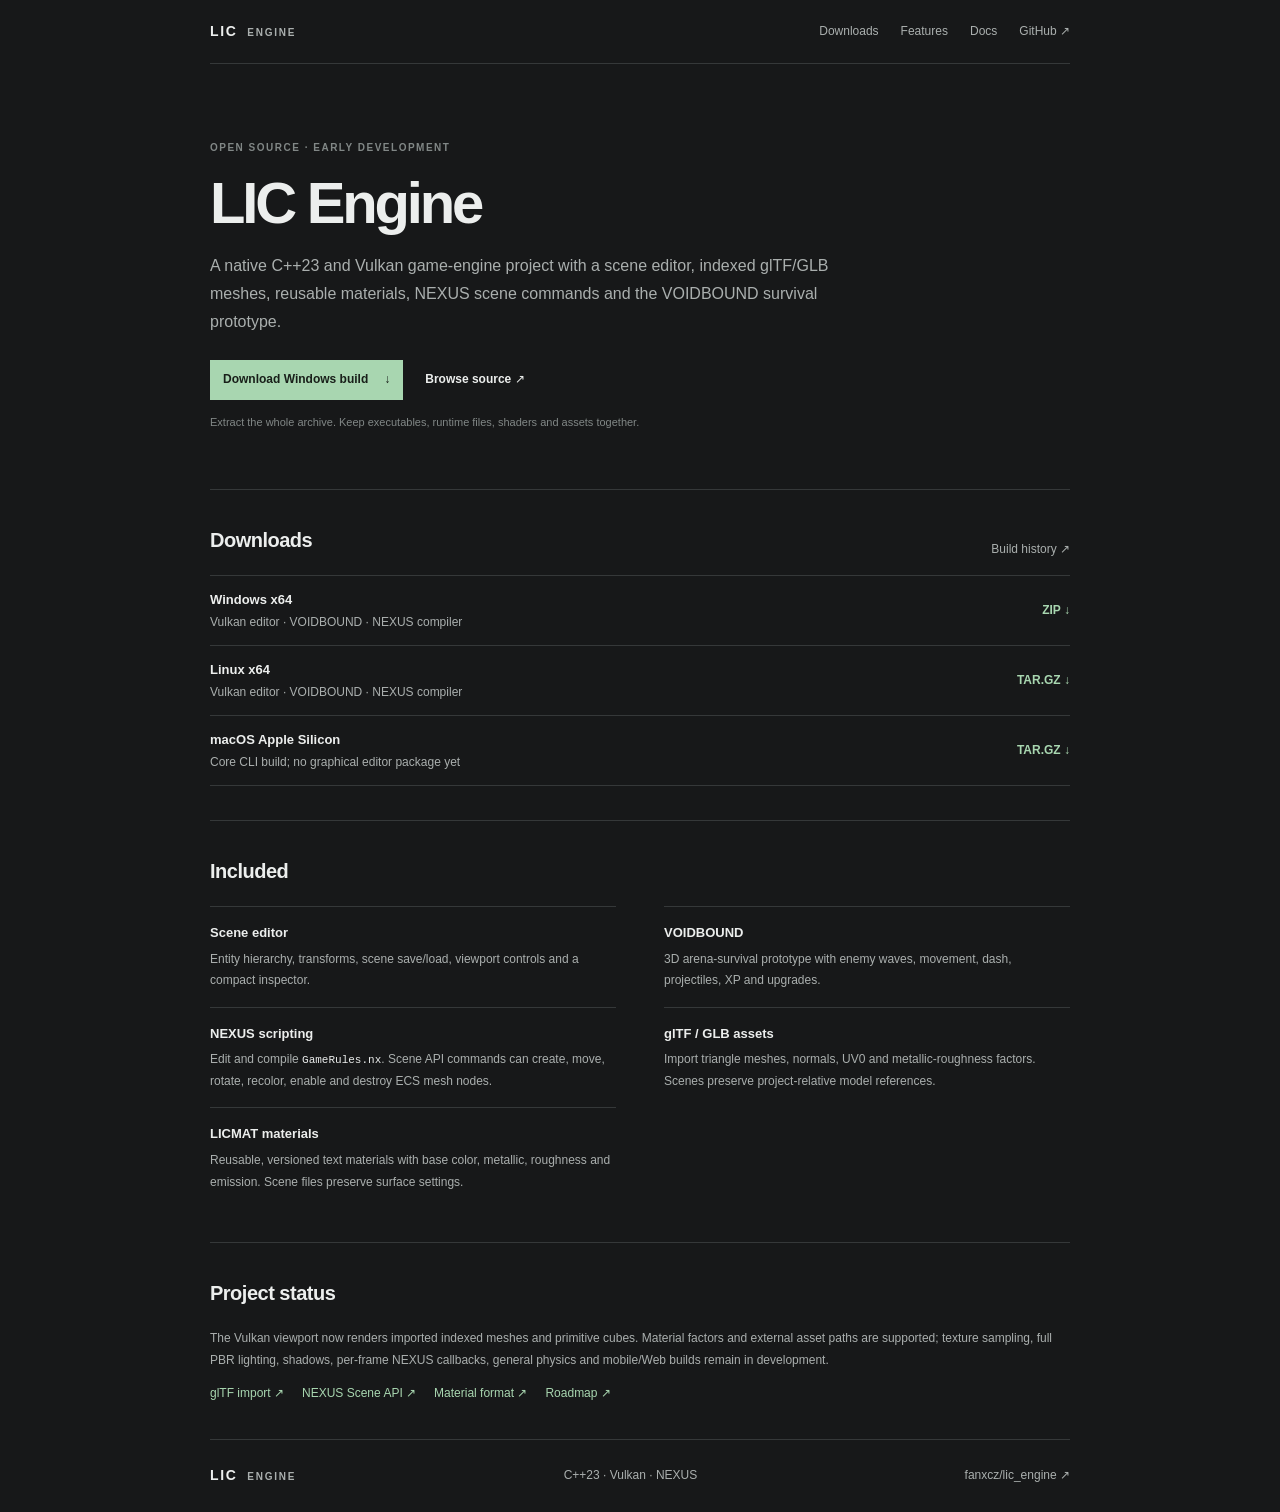
==== commit e91fdc08: "Update minimal site with imported mesh and NEXUS API status" ====
--- a/site/index.html
+++ b/site/index.html
@@ -5,7 +5,7 @@
   <meta name="viewport" content="width=device-width, initial-scale=1">
   <meta name="color-scheme" content="dark">
   <meta name="theme-color" content="#171819">
-  <meta name="description" content="LIC Engine is a native C++23 and Vulkan game-engine project with NEXUS gameplay scripts and reusable LICMAT materials.">
+  <meta name="description" content="LIC Engine is a native C++23 and Vulkan game engine with glTF/GLB model import, LICMAT materials, and NEXUS ECS scene commands.">
   <title>LIC Engine</title>
   <link rel="stylesheet" href="./styles.css">
 </head>
@@ -24,7 +24,7 @@
     <section class="intro">
       <p class="kicker">OPEN SOURCE · EARLY DEVELOPMENT</p>
       <h1>LIC Engine</h1>
-      <p class="intro-copy">A native C++23 and Vulkan game-engine project with a scene editor, the VOIDBOUND survival prototype, NEXUS gameplay rules, and reusable material assets.</p>
+      <p class="intro-copy">A native C++23 and Vulkan game-engine project with a scene editor, indexed glTF/GLB meshes, reusable materials, NEXUS scene commands and the VOIDBOUND survival prototype.</p>
       <div class="intro-links">
         <a class="primary-link" href="https://github.com/fanxcz/lic_engine/releases/download/continuous/lic-engine-windows-x64.zip">Download Windows build <span>↓</span></a>
         <a href="https://github.com/fanxcz/lic_engine">Browse source ↗</a>
@@ -58,15 +58,16 @@
       <div class="feature-list">
         <article><h3>Scene editor</h3><p>Entity hierarchy, transforms, scene save/load, viewport controls and a compact inspector.</p></article>
         <article><h3>VOIDBOUND</h3><p>3D arena-survival prototype with enemy waves, movement, dash, projectiles, XP and upgrades.</p></article>
-        <article><h3>NEXUS scripting</h3><p>Edit and compile <code>GameRules.nx</code> from the editor. Balance values control waves, enemies, scoring and upgrades.</p></article>
+        <article><h3>NEXUS scripting</h3><p>Edit and compile <code>GameRules.nx</code>. Scene API commands can create, move, rotate, recolor, enable and destroy ECS mesh nodes.</p></article>
+        <article><h3>glTF / GLB assets</h3><p>Import triangle meshes, normals, UV0 and metallic-roughness factors. Scenes preserve project-relative model references.</p></article>
         <article><h3>LICMAT materials</h3><p>Reusable, versioned text materials with base color, metallic, roughness and emission. Scene files preserve surface settings.</p></article>
       </div>
     </section>
 
     <section class="section project-status">
       <h2>Project status</h2>
-      <p>The Vulkan viewport currently renders primitive cube geometry. LICMAT surface parameters work with that renderer; imported glTF models, texture maps, full PBR lighting, general physics, and mobile/Web packages are still in development.</p>
-      <p class="inline-links"><a href="https://github.com/fanxcz/lic_engine/blob/main/docs/ROADMAP.md">Roadmap ↗</a><a href="https://github.com/fanxcz/lic_engine/blob/main/docs/NEXUS_INTEGRATION.md">NEXUS guide ↗</a><a href="https://github.com/fanxcz/lic_engine/blob/main/docs/MATERIAL_FORMAT.md">Material format ↗</a></p>
+      <p>The Vulkan viewport now renders imported indexed meshes and primitive cubes. Material factors and external asset paths are supported; texture sampling, full PBR lighting, shadows, per-frame NEXUS callbacks, general physics and mobile/Web builds remain in development.</p>
+      <p class="inline-links"><a href="https://github.com/fanxcz/lic_engine/blob/main/docs/GLTF_IMPORT.md">glTF import ↗</a><a href="https://github.com/fanxcz/lic_engine/blob/main/docs/NEXUS_API.md">NEXUS Scene API ↗</a><a href="https://github.com/fanxcz/lic_engine/blob/main/docs/MATERIAL_FORMAT.md">Material format ↗</a><a href="https://github.com/fanxcz/lic_engine/blob/main/docs/ROADMAP.md">Roadmap ↗</a></p>
     </section>
   </main>
 
